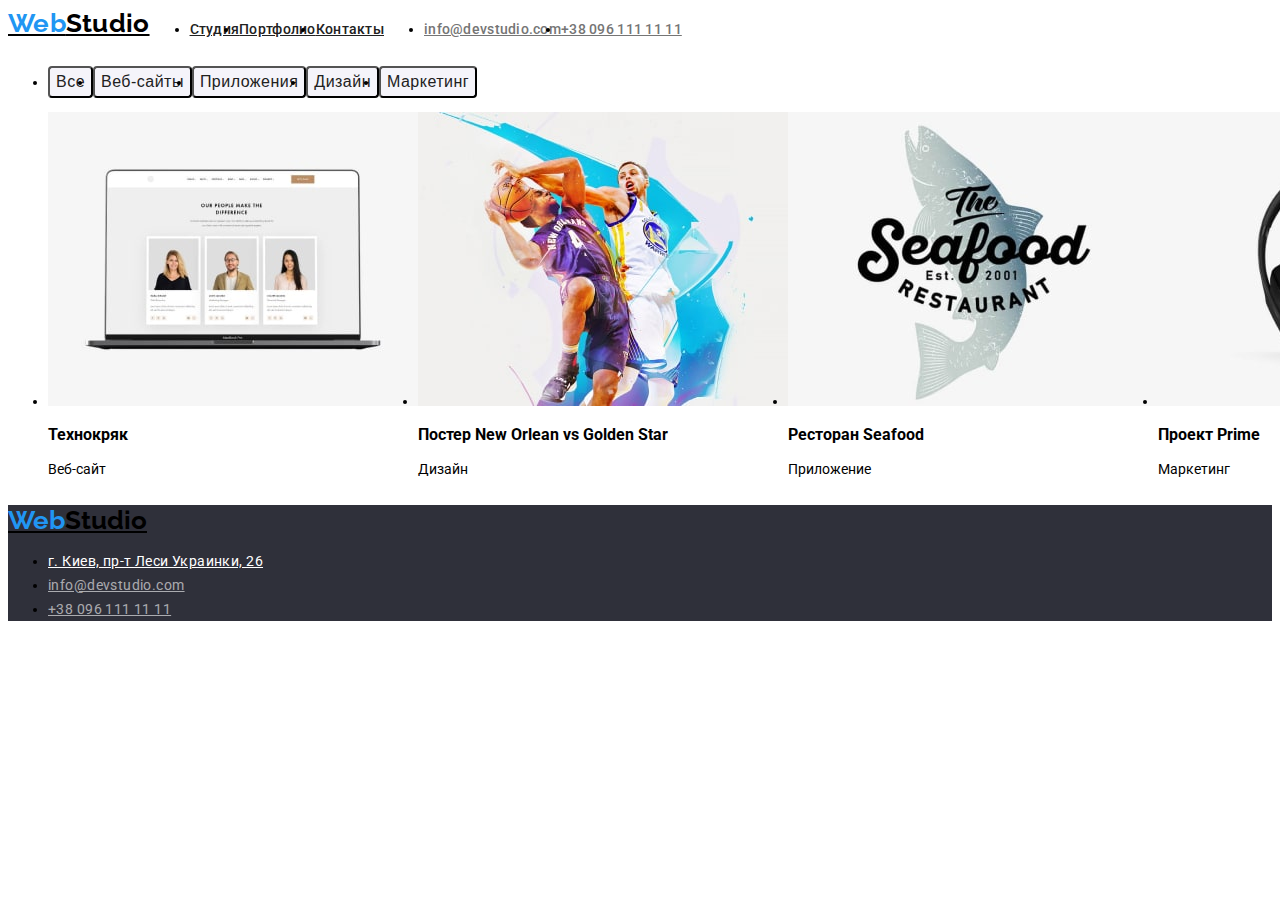
==== portfolio.html @ f901a2be "Reclone" ====
<!DOCTYPE html>
<html lang="en">
<head>
    <meta charset="UTF-8">
    <meta http-equiv="X-UA-Compatible" content="IE=edge">
    <meta name="viewport" content="width=device-width, initial-scale=1.0">
    <link rel="stylesheet" href="css/style.css">
    <link href="https://fonts.googleapis.com/css?family=Roboto:regular,500,700,900&display=swap" rel="stylesheet" />
    <link href="https://fonts.googleapis.com/css?family=Raleway:700&display=swap" rel="stylesheet" />
    <title>Портфоліо</title>
</head>
<body>
    <header>
        <div class="header-container">
            <a href="/index.html" class="webstudio"><span class="web">Web</span>Studio</a>
            <nav class="navigation">
                <ul class="menu-list">
                    <li class="menu-item"><a href="/index.html" class="menu-link">Студия</a></li>
                    <li class="menu-item"><a href="/portfolio.html" class="menu-link">Портфолио</a></li>
                    <li class="menu-item"><a href="/contacts.html" class="menu-link">Контакты</a></li>
                </ul>
            </nav>
            <ul class="menu-contact">
                <li><a href="mailto:info@devstudio.com" class="contact-item">info@devstudio.com</a></li>
                <li><a href="tel:+380961111111" class="contact-item">+38 096 111 11 11</a></li>
            </ul>
    
        </div>
    </header>
    <main>
        <section>
            <ul class="portfolio-button">
                <li><button type="button" class="button">Все</button></li>
                <li><button type="button" class="button">Веб-сайты</button></li>
                <li><button type="button" class="button">Приложения</button></li>
                <li><button type="button" class="button">Дизайн</button></li>
                <li><button type="button" class="button">Маркетинг</button></li>
            </ul>
        </section>

        <section>
            <h2 class="visually-hidden">Проекти</h2>
            <ul class="project-list">
                <li>
                    <img src="./images/pc.jpg" alt="Фото: ПС" width="370" height="294">
                    <h3>Технокряк</h3>
                    <p>Веб-сайт</p>
                </li>
                <li>
                    <img src="./images/basketball.jpg" alt="Фото: Баскетбол" width="370" height="294">
                    <h3>Постер New Orlean vs Golden Star</h3>
                    <p>Дизайн</p>
                </li>
                <li>
                    <img src="./images/seafood.jpg" alt="Фото: Логотип рессторана" width="370" height="294">
                    <h3>Ресторан Seafood</h3>
                    <p>Приложение</p>
                </li>
                <li>
                    <img src="./images/headsets.jpg" alt="Фото: Навушники" width="370" height="294">
                    <h3>Проект Prime</h3>
                    <p>Маркетинг</p>
                </li>
                <li>
                    <img src="./images/box.jpg" alt="Фото: Коробочки" width="370" height="294">
                    <h3>Проект Boxes</h3>
                    <p>Приложение</p>
                </li>
                <li>
                    <img src="./images/mac.jpg" alt="Фото: Макбук" width="370" height="294">
                    <h3>Inspiration has no Borders</h3>
                    <p>Веб-сайт</p>
                </li>
                <li>
                    <img src="./images/book.jpg" alt="Фото: Книжка" width="370" height="294">
                    <h3>Издание Limited Edition</h3>
                    <p>Дизайн</p>
                </li>
                <li>
                    <img src="./images/label.jpg" alt="Фото: Лейбл" width="370" height="294">
                    <h3>Проект LAB</h3>
                    <p>Маркетинг</p>
                </li>
                <li>
                    <img src="./images/write_on_pc.jpg" alt="Фото: Створення проекту" width="370" height="294">
                    <h3>Growing Business</h3>
                    <p>Приложение</p>
                </li>
            </ul>            
        </section>
        
    </main>
    <footer class="footer-container">
        <address class="address">
            <a href="/index.html" class="webstudio"><span class="web">Web</span>Studio</a>
            <ul>
                <li>
                    <a href="https://goo.gl/maps/abKfRASXcLubcDst8" target="_blank" rel="noreferrer noopener" class="location">
                        г. Киев, пр-т Леси Украинки, 26</a>
                </li>
                <li>
                    <a href="mailto:info@devstudio.com" class="footer-contact-item">info@devstudio.com</a>
                </li>
                <li>
                    <a href="tel:+380961111111" class="footer-contact-item">+38 096 111 11 11</a>
                </li>
            </ul>
        </address>
    </footer>

    
</body>
</html>
---- css/style.css ----
.visually-hidden {
  position: absolute;
  width: 1px;
  height: 1px;
  margin: -1px;
  border: 0;
  padding: 0;

  white-space: nowrap;
  clip-path: inset(100%);
  clip: rect(0 0 0 0);
  overflow: hidden;
}

body {
  font-family: 'Roboto';
  font-style: normal;
  font-weight: normal;
  font-size: 14px;
}

.header-container {
  font-weight: 500;
  line-height: 1.14;
  letter-spacing: 0.02em;
  display: flex;
}
.menu-list {
  display: flex;
}

.menu-link {
  color: #212121;
}

.menu-link:hover,
.menu-link:focus {
  cursor: pointer;
  color: #2196f3;
}

.menu-contact {
  display: flex;
}

.contact-item {
  color: #757575;
}

.contact-item:hover,
.contact-item:focus {
  cursor: pointer;
  color: #2196f3;
}

.webstudio {
  font-family: 'Raleway';
  font-style: normal;
  font-weight: bold;
  font-size: 26px;
  line-height: 1.19;
  color: #000000;
}

.webstudio span {
  color: #2196f3;
}

.bussines {
  background: #2f303a;
}

.bussines-h1 {
  font-weight: 900;
  font-size: 44px;
  line-height: 1.36;
  /* or 136% */
  text-align: center;
  letter-spacing: 0.06em;
  text-transform: uppercase;
  color: #ffffff;
}
.button-buy {
  /* Добавить стиль по центру */
  font-weight: bold;
  font-size: 16px;
  line-height: 1.875;
  letter-spacing: 0.06em;
  color: #ffffff;
  background: #2196f3;
  align-items: center;
  text-align: center;
  box-shadow: 0px 4px 4px rgba(0, 0, 0, 0.15);
}
.button-buy:hover,
.button-buy:focus {
  cursor: pointer;
  /* Незнаю чи треба щось додавати */
}

.bussines-list {
  display: flex;
}

.bussines-advantages-h {
  font-weight: bold;
  line-height: 1.14;
  letter-spacing: 0.03em;
  text-transform: uppercase;
  color: #212121;
}

.bussines-advantages-p {
  line-height: 1.71;
  /* or 171% */
  letter-spacing: 0.03em;
  color: #757575;
}

.work-list {
  display: flex;
}

.work > h2 {
  font-weight: bold;
  font-size: 36px;
  line-height: 1.16;
  text-align: center;
  letter-spacing: 0.03em;
  color: #212121;
}

.team {
  background: #f5f4fa;
}

.team-list {
  display: flex;
}

.team > h2 {
  font-weight: bold;
  font-size: 36px;
  line-height: 1.16;
  text-align: center;
  letter-spacing: 0.03em;
  color: #212121;
}

.team > h3 {
  font-weight: 500;
  font-size: 16px;
  line-height: 1.18;
  /* identical to box height */
  text-align: center;
  letter-spacing: 0.03em;
  color: #212121;
}

.team p {
  font-size: 16px;
  line-height: 1.18;
  /* identical to box height */
  text-align: center;
  letter-spacing: 0.03em;
  color: #757575;
}

.address {
  font-style: normal;
}

.footer-container {
  background: #2f303a;
}

.footer-contact-item {
  line-height: 1.71;
  /* or 171% */
  letter-spacing: 0.03em;
  color: rgba(255, 255, 255, 0.6);
}

.location {
  line-height: 1.71;
  /* or 171% */
  letter-spacing: 0.03em;
  color: #ffffff;
}

/* Page portfolio*/
.portfolio-button {
  display: flex;
}

.button {
  font-weight: 500;
  font-size: 16px;
  line-height: 1.625;
  text-align: center;
  letter-spacing: 0.03em;
  color: #212121;
  background: #f5f4fa;
  border-radius: 4px;
}
.button:hover,
.button:focus {
  cursor: pointer;
  color: #ffffff;
  background: #2196f3;
  /* shadow-middle */
  box-shadow: 0px 3px 1px rgba(0, 0, 0, 0.1), 0px 1px 2px rgba(0, 0, 0, 0.08),
    0px 2px 2px rgba(0, 0, 0, 0.12);
}
.project-list {
  display: flex;
}

.project-list > h3 {
  font-weight: bold;
  font-size: 18px;
  line-height: 2;
  /* identical to box height, or 200% */
  letter-spacing: 0.06em;
  color: #212121;
}
.project-list > p {
  font-size: 16px;
  line-height: 1.875;
  /* identical to box height, or 187% */
  letter-spacing: 0.03em;
  color: #757575;
}
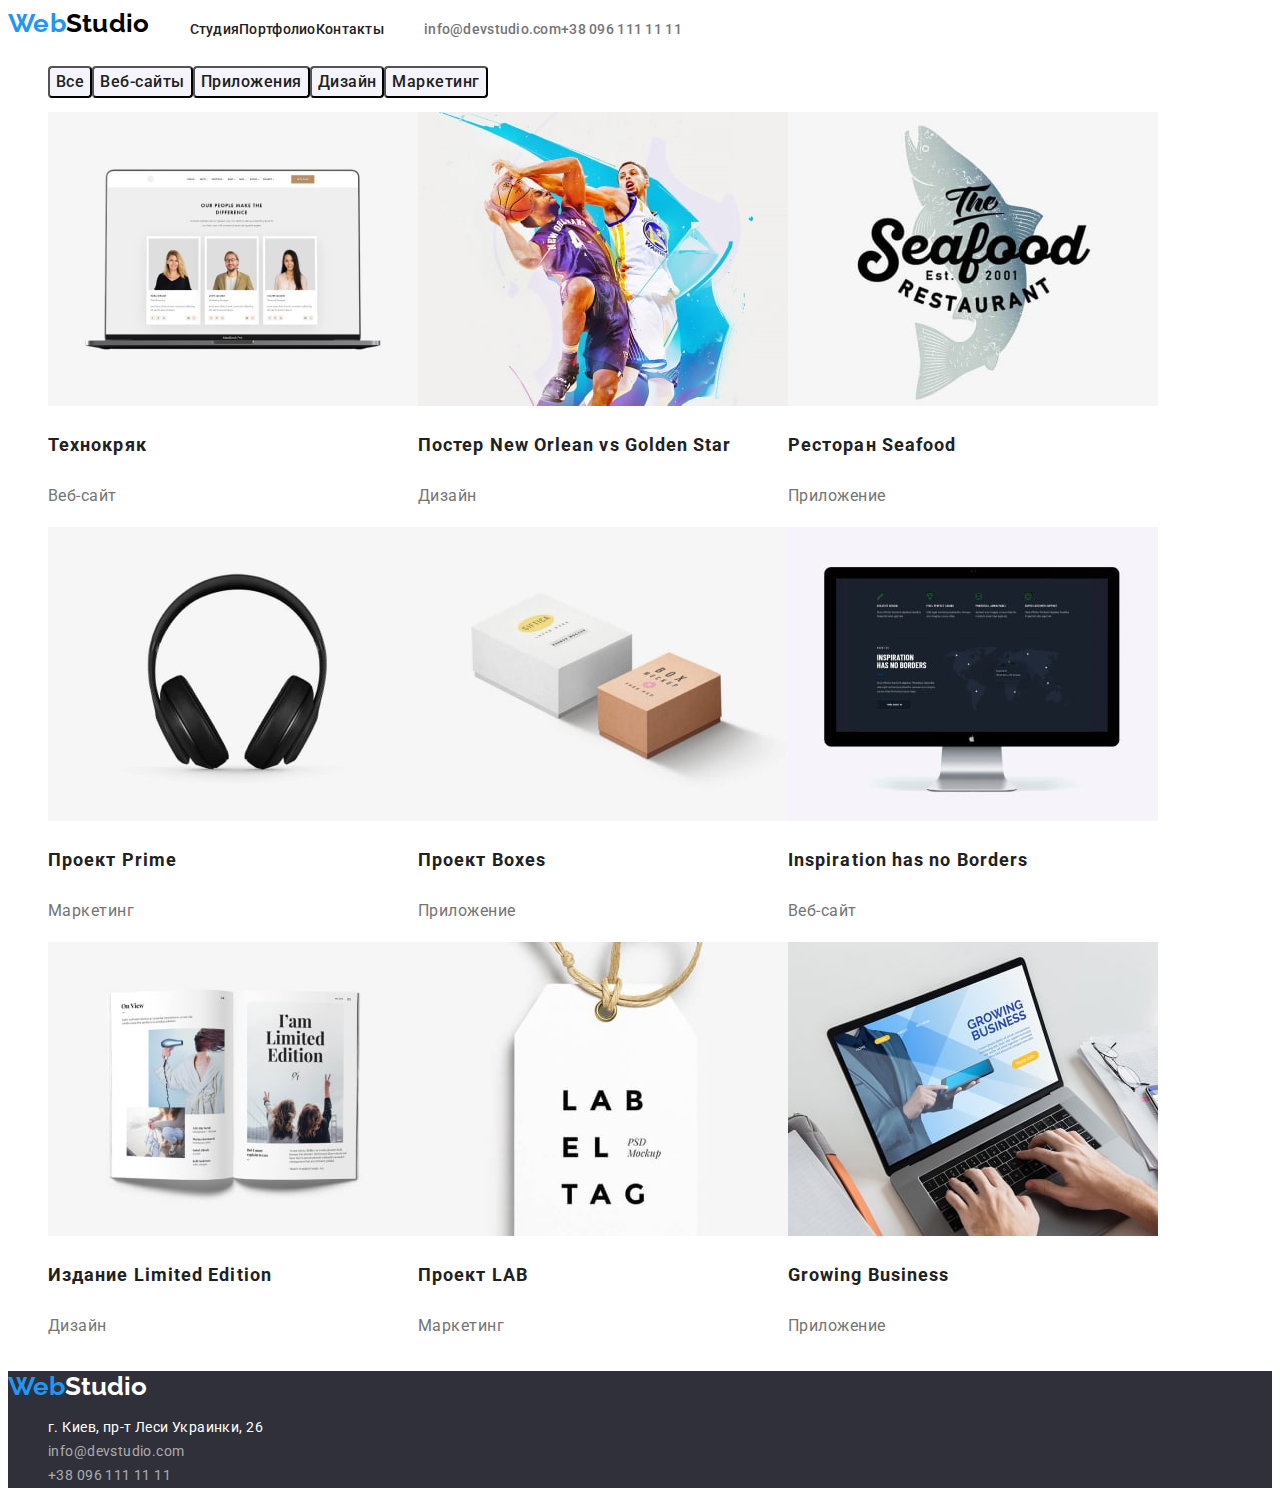
==== commit 654e76e7: "return" ====
--- a/portfolio.html
+++ b/portfolio.html
@@ -43,48 +43,48 @@
             <ul class="project-list">
                 <li>
                     <img src="./images/pc.jpg" alt="Фото: ПС" width="370" height="294">
-                    <h3>Технокряк</h3>
-                    <p>Веб-сайт</p>
+                    <h3 class="project-h3">Технокряк</h3>
+                    <p class="project-p">Веб-сайт</p>
                 </li>
                 <li>
                     <img src="./images/basketball.jpg" alt="Фото: Баскетбол" width="370" height="294">
-                    <h3>Постер New Orlean vs Golden Star</h3>
-                    <p>Дизайн</p>
+                    <h3 class="project-h3">Постер New Orlean vs Golden Star</h3>
+                    <p class="project-p">Дизайн</p>
                 </li>
                 <li>
                     <img src="./images/seafood.jpg" alt="Фото: Логотип рессторана" width="370" height="294">
-                    <h3>Ресторан Seafood</h3>
-                    <p>Приложение</p>
+                    <h3 class="project-h3">Ресторан Seafood</h3>
+                    <p class="project-p">Приложение</p>
                 </li>
                 <li>
                     <img src="./images/headsets.jpg" alt="Фото: Навушники" width="370" height="294">
-                    <h3>Проект Prime</h3>
-                    <p>Маркетинг</p>
+                    <h3 class="project-h3">Проект Prime</h3>
+                    <p class="project-p">Маркетинг</p>
                 </li>
                 <li>
                     <img src="./images/box.jpg" alt="Фото: Коробочки" width="370" height="294">
-                    <h3>Проект Boxes</h3>
-                    <p>Приложение</p>
+                    <h3 class="project-h3">Проект Boxes</h3>
+                    <p class="project-p">Приложение</p>
                 </li>
                 <li>
                     <img src="./images/mac.jpg" alt="Фото: Макбук" width="370" height="294">
-                    <h3>Inspiration has no Borders</h3>
-                    <p>Веб-сайт</p>
+                    <h3 class="project-h3">Inspiration has no Borders</h3>
+                    <p class="project-p">Веб-сайт</p>
                 </li>
                 <li>
                     <img src="./images/book.jpg" alt="Фото: Книжка" width="370" height="294">
-                    <h3>Издание Limited Edition</h3>
-                    <p>Дизайн</p>
+                    <h3 class="project-h3">Издание Limited Edition</h3>
+                    <p class="project-p">Дизайн</p>
                 </li>
                 <li>
                     <img src="./images/label.jpg" alt="Фото: Лейбл" width="370" height="294">
-                    <h3>Проект LAB</h3>
-                    <p>Маркетинг</p>
+                    <h3 class="project-h3">Проект LAB</h3>
+                    <p class="project-p">Маркетинг</p>
                 </li>
                 <li>
                     <img src="./images/write_on_pc.jpg" alt="Фото: Створення проекту" width="370" height="294">
-                    <h3>Growing Business</h3>
-                    <p>Приложение</p>
+                    <h3 class="project-h3">Growing Business</h3>
+                    <p class="project-p">Приложение</p>
                 </li>
             </ul>            
         </section>
@@ -92,10 +92,11 @@
     </main>
     <footer class="footer-container">
         <address class="address">
-            <a href="/index.html" class="webstudio"><span class="web">Web</span>Studio</a>
+            <a href="/index.html" class="webstudio webstudio-footer"><span class="web">Web</span>Studio</a>
             <ul>
                 <li>
-                    <a href="https://goo.gl/maps/abKfRASXcLubcDst8" target="_blank" rel="noreferrer noopener" class="location">
+                    <a href="https://goo.gl/maps/abKfRASXcLubcDst8" target="_blank" rel="noreferrer noopener"
+                        class="location">
                         г. Киев, пр-т Леси Украинки, 26</a>
                 </li>
                 <li>
--- a/css/style.css
+++ b/css/style.css
@@ -11,11 +11,12 @@
   clip: rect(0 0 0 0);
   overflow: hidden;
 }
+ul {
+  list-style: none;
+}
 
 body {
-  font-family: 'Roboto';
-  font-style: normal;
-  font-weight: normal;
+  font-family: 'Roboto', 'sans-serif';
   font-size: 14px;
 }
 
@@ -24,6 +25,7 @@
   line-height: 1.14;
   letter-spacing: 0.02em;
   display: flex;
+  text-decoration: none;
 }
 .menu-list {
   display: flex;
@@ -31,6 +33,7 @@
 
 .menu-link {
   color: #212121;
+  text-decoration: none;
 }
 
 .menu-link:hover,
@@ -45,6 +48,7 @@
 
 .contact-item {
   color: #757575;
+  text-decoration: none;
 }
 
 .contact-item:hover,
@@ -55,10 +59,10 @@
 
 .webstudio {
   font-family: 'Raleway';
-  font-style: normal;
   font-weight: bold;
   font-size: 26px;
   line-height: 1.19;
+  text-decoration: none;
   color: #000000;
 }
 
@@ -82,6 +86,7 @@
 }
 .button-buy {
   /* Добавить стиль по центру */
+  font-family: inherit;
   font-weight: bold;
   font-size: 16px;
   line-height: 1.875;
@@ -121,7 +126,7 @@
   display: flex;
 }
 
-.work > h2 {
+.work-h2 {
   font-weight: bold;
   font-size: 36px;
   line-height: 1.16;
@@ -138,7 +143,7 @@
   display: flex;
 }
 
-.team > h2 {
+.team-h2 {
   font-weight: bold;
   font-size: 36px;
   line-height: 1.16;
@@ -147,7 +152,7 @@
   color: #212121;
 }
 
-.team > h3 {
+.team-h3 {
   font-weight: 500;
   font-size: 16px;
   line-height: 1.18;
@@ -157,7 +162,7 @@
   color: #212121;
 }
 
-.team p {
+.team-p {
   font-size: 16px;
   line-height: 1.18;
   /* identical to box height */
@@ -174,18 +179,24 @@
   background: #2f303a;
 }
 
-.footer-contact-item {
+.address > .webstudio {
+  color: #ffffff;
+}
+
+.location {
+  text-decoration: none;
   line-height: 1.71;
   /* or 171% */
   letter-spacing: 0.03em;
-  color: rgba(255, 255, 255, 0.6);
-}
-
-.location {
+  color: #ffffff;
+}
+
+.footer-contact-item {
+  text-decoration: none;
   line-height: 1.71;
   /* or 171% */
   letter-spacing: 0.03em;
-  color: #ffffff;
+  color: rgba(255, 255, 255, 0.6);
 }
 
 /* Page portfolio*/
@@ -194,6 +205,7 @@
 }
 
 .button {
+  font-family: inherit;
   font-weight: 500;
   font-size: 16px;
   line-height: 1.625;
@@ -214,9 +226,10 @@
 }
 .project-list {
   display: flex;
-}
-
-.project-list > h3 {
+  flex-wrap: wrap;
+}
+
+.project-h3 {
   font-weight: bold;
   font-size: 18px;
   line-height: 2;
@@ -224,7 +237,7 @@
   letter-spacing: 0.06em;
   color: #212121;
 }
-.project-list > p {
+.project-p {
   font-size: 16px;
   line-height: 1.875;
   /* identical to box height, or 187% */
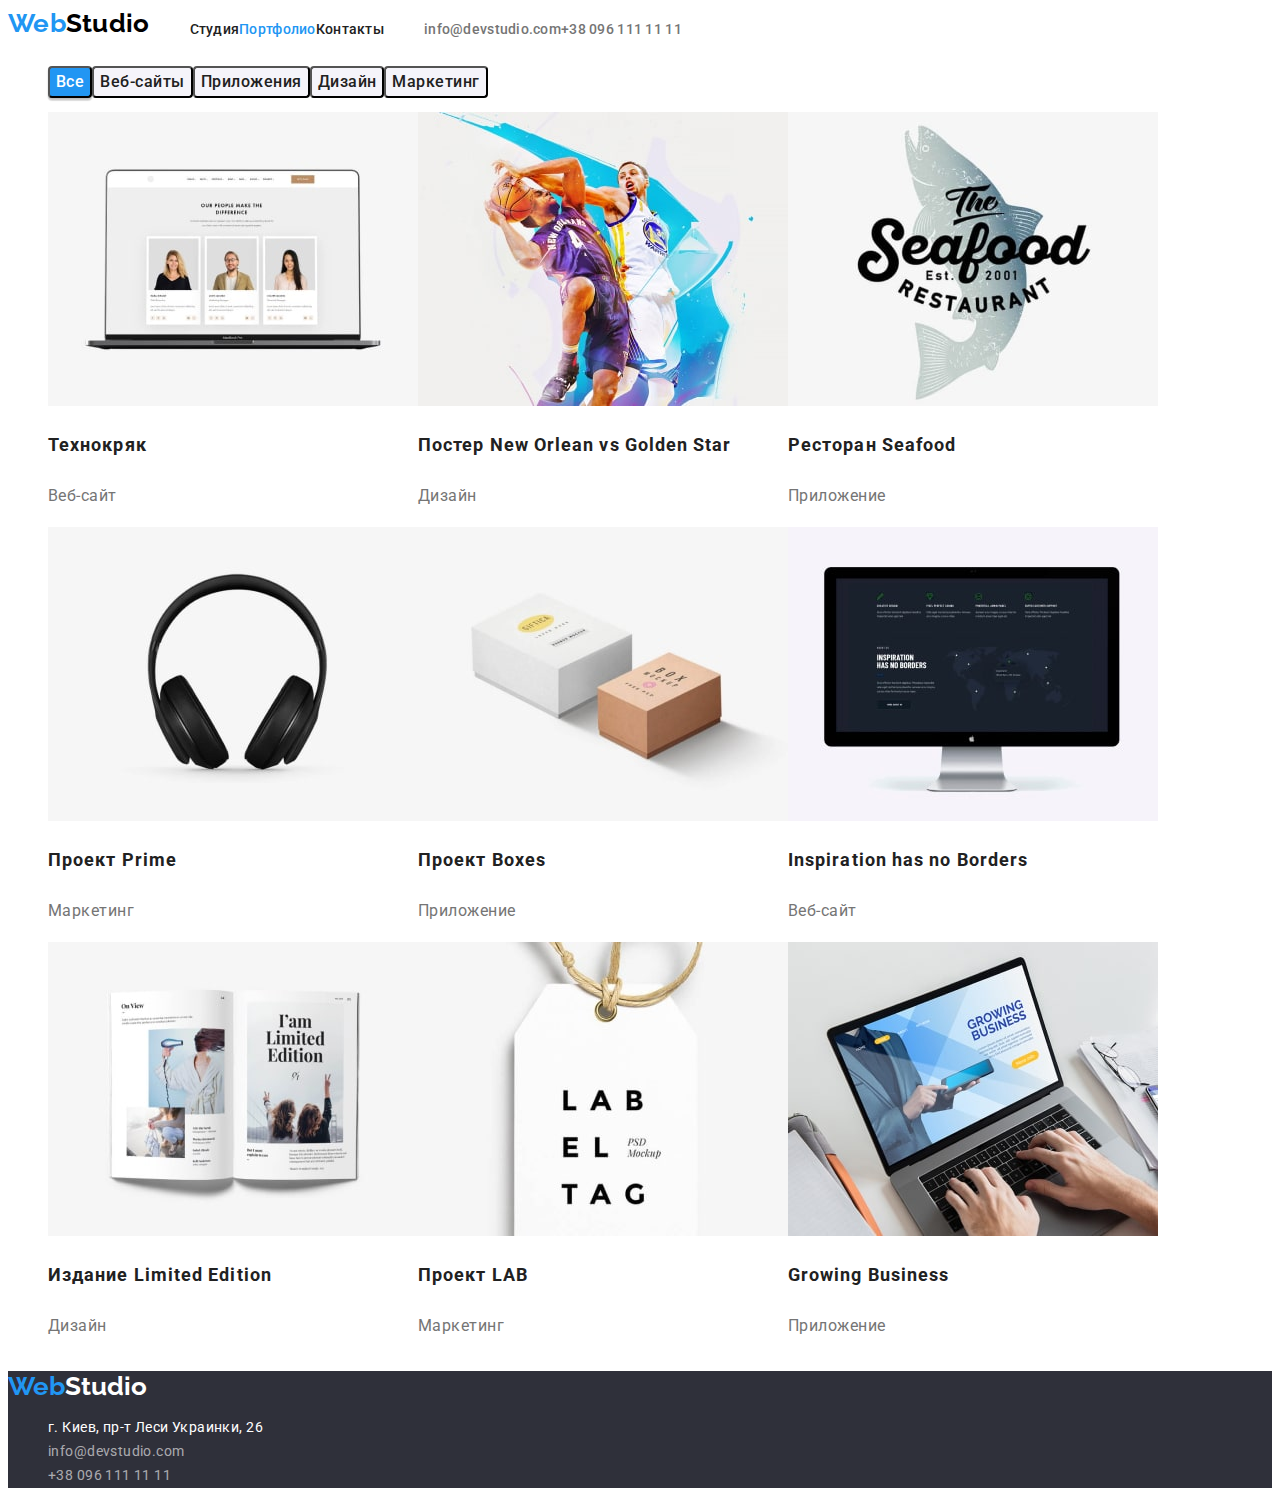
==== commit 5a840ab6: "10.03" ====
--- a/portfolio.html
+++ b/portfolio.html
@@ -12,12 +12,12 @@
 <body>
     <header>
         <div class="header-container">
-            <a href="/index.html" class="webstudio"><span class="web">Web</span>Studio</a>
+            <a href="./index.html" class="webstudio"><span class="web">Web</span>Studio</a>
             <nav class="navigation">
                 <ul class="menu-list">
-                    <li class="menu-item"><a href="/index.html" class="menu-link">Студия</a></li>
-                    <li class="menu-item"><a href="/portfolio.html" class="menu-link">Портфолио</a></li>
-                    <li class="menu-item"><a href="/contacts.html" class="menu-link">Контакты</a></li>
+                    <li class="menu-item"><a href="./index.html" class="menu-link">Студия</a></li>
+                    <li class="menu-item"><a href="./portfolio.html" class="menu-link curent">Портфолио</a></li>
+                    <li class="menu-item"><a href="./contacts.html" class="menu-link">Контакты</a></li>
                 </ul>
             </nav>
             <ul class="menu-contact">
@@ -30,11 +30,11 @@
     <main>
         <section>
             <ul class="portfolio-button">
-                <li><button type="button" class="button">Все</button></li>
-                <li><button type="button" class="button">Веб-сайты</button></li>
-                <li><button type="button" class="button">Приложения</button></li>
-                <li><button type="button" class="button">Дизайн</button></li>
-                <li><button type="button" class="button">Маркетинг</button></li>
+                <li><button type="button" class="button btn-portf curent">Все</button></li>
+                <li><button type="button" class="button btn-portf">Веб-сайты</button></li>
+                <li><button type="button" class="button btn-portf">Приложения</button></li>
+                <li><button type="button" class="button btn-portf">Дизайн</button></li>
+                <li><button type="button" class="button btn-portf">Маркетинг</button></li>
             </ul>
         </section>
 
@@ -44,47 +44,47 @@
                 <li>
                     <img src="./images/pc.jpg" alt="Фото: ПС" width="370" height="294">
                     <h3 class="project-h3">Технокряк</h3>
-                    <p class="project-p">Веб-сайт</p>
+                    <p class="text project-p">Веб-сайт</p>
                 </li>
                 <li>
                     <img src="./images/basketball.jpg" alt="Фото: Баскетбол" width="370" height="294">
                     <h3 class="project-h3">Постер New Orlean vs Golden Star</h3>
-                    <p class="project-p">Дизайн</p>
+                    <p class="text project-p">Дизайн</p>
                 </li>
                 <li>
                     <img src="./images/seafood.jpg" alt="Фото: Логотип рессторана" width="370" height="294">
                     <h3 class="project-h3">Ресторан Seafood</h3>
-                    <p class="project-p">Приложение</p>
+                    <p class="text project-p">Приложение</p>
                 </li>
                 <li>
                     <img src="./images/headsets.jpg" alt="Фото: Навушники" width="370" height="294">
                     <h3 class="project-h3">Проект Prime</h3>
-                    <p class="project-p">Маркетинг</p>
+                    <p class="text project-p">Маркетинг</p>
                 </li>
                 <li>
                     <img src="./images/box.jpg" alt="Фото: Коробочки" width="370" height="294">
                     <h3 class="project-h3">Проект Boxes</h3>
-                    <p class="project-p">Приложение</p>
+                    <p class="text project-p">Приложение</p>
                 </li>
                 <li>
                     <img src="./images/mac.jpg" alt="Фото: Макбук" width="370" height="294">
                     <h3 class="project-h3">Inspiration has no Borders</h3>
-                    <p class="project-p">Веб-сайт</p>
+                    <p class="text project-p">Веб-сайт</p>
                 </li>
                 <li>
                     <img src="./images/book.jpg" alt="Фото: Книжка" width="370" height="294">
                     <h3 class="project-h3">Издание Limited Edition</h3>
-                    <p class="project-p">Дизайн</p>
+                    <p class="text project-p">Дизайн</p>
                 </li>
                 <li>
                     <img src="./images/label.jpg" alt="Фото: Лейбл" width="370" height="294">
                     <h3 class="project-h3">Проект LAB</h3>
-                    <p class="project-p">Маркетинг</p>
+                    <p class="text project-p">Маркетинг</p>
                 </li>
                 <li>
                     <img src="./images/write_on_pc.jpg" alt="Фото: Створення проекту" width="370" height="294">
                     <h3 class="project-h3">Growing Business</h3>
-                    <p class="project-p">Приложение</p>
+                    <p class="text project-p">Приложение</p>
                 </li>
             </ul>            
         </section>
@@ -92,7 +92,7 @@
     </main>
     <footer class="footer-container">
         <address class="address">
-            <a href="/index.html" class="webstudio webstudio-footer"><span class="web">Web</span>Studio</a>
+            <a href="./index.html" class="webstudio webstudio-footer"><span class="web">Web</span>Studio</a>
             <ul>
                 <li>
                     <a href="https://goo.gl/maps/abKfRASXcLubcDst8" target="_blank" rel="noreferrer noopener"
--- a/css/style.css
+++ b/css/style.css
@@ -1,3 +1,11 @@
+:root {
+  --primary-bg-color: #ffffff;
+  --title-text-color: #212121;
+  --primary-text-color: #757575;
+  --primary-btn-bg-color: #2196f3;
+  --accent-btn-bg-color: #f5f4fa;
+}
+
 .visually-hidden {
   position: absolute;
   width: 1px;
@@ -16,10 +24,72 @@
 }
 
 body {
-  font-family: 'Roboto', 'sans-serif';
+  font-family: "Roboto", "sans-serif";
   font-size: 14px;
 }
 
+/*Button*/
+/* Общий стиль кнопок */
+.button {
+  font-family: inherit;
+  font-size: 16px;
+  text-align: center;
+}
+.button:hover,
+.button:focus {
+  cursor: pointer;
+}
+
+/*Кнопка на главной странице */
+.button-buy {
+  font-weight: bold;
+  line-height: 1.875;
+  letter-spacing: 0.06em;
+  color: var(--primary-bg-color);
+  background: var(--primary-btn-bg-color);
+  align-items: center;
+  box-shadow: 0px 4px 4px rgba(0, 0, 0, 0.15);
+}
+
+.button-buy:focus,
+.button-buy:hover {
+  cursor: pointer;
+  color: var(--title-text-color);
+  background-color: var(--primary-bg-color);
+}
+
+/*Кнопка на странице Портфолио*/
+
+.button.btn-portf {
+  font-weight: 500;
+  line-height: 1.625;
+  letter-spacing: 0.03em;
+  color: var(--title-text-color);
+  background: var(--accent-btn-bg-color);
+  border-radius: 4px;
+}
+
+/*
+.btn-portf:hover,
+.btn-portf:focus {
+  }
+*/
+/**/
+.btn-portf.curent {
+  color: var(--primary-bg-color);
+  background: var(--primary-btn-bg-color);
+  box-shadow: 0px 3px 1px rgba(0, 0, 0, 0.1), 0px 1px 2px rgba(0, 0, 0, 0.08),
+    0px 2px 2px rgba(0, 0, 0, 0.12);
+}
+
+/*Text*/
+.text {
+  letter-spacing: 0.03em;
+}
+
+/*Page Studio*/
+
+/*Header*/
 .header-container {
   font-weight: 500;
   line-height: 1.14;
@@ -30,16 +100,13 @@
 .menu-list {
   display: flex;
 }
+.menu-list .menu-link.curent {
+  color: var(--primary-btn-bg-color);
+}
 
 .menu-link {
-  color: #212121;
-  text-decoration: none;
-}
-
-.menu-link:hover,
-.menu-link:focus {
-  cursor: pointer;
-  color: #2196f3;
+  color: var(--title-text-color);
+  text-decoration: none;
 }
 
 .menu-contact {
@@ -47,18 +114,12 @@
 }
 
 .contact-item {
-  color: #757575;
-  text-decoration: none;
-}
-
-.contact-item:hover,
-.contact-item:focus {
-  cursor: pointer;
-  color: #2196f3;
+  color: var(--primary-text-color);
+  text-decoration: none;
 }
 
 .webstudio {
-  font-family: 'Raleway';
+  font-family: "Raleway";
   font-weight: bold;
   font-size: 26px;
   line-height: 1.19;
@@ -69,6 +130,8 @@
 .webstudio span {
   color: #2196f3;
 }
+
+/*Section bussines*/
 
 .bussines {
   background: #2f303a;
@@ -78,50 +141,29 @@
   font-weight: 900;
   font-size: 44px;
   line-height: 1.36;
-  /* or 136% */
   text-align: center;
   letter-spacing: 0.06em;
   text-transform: uppercase;
   color: #ffffff;
 }
-.button-buy {
-  /* Добавить стиль по центру */
-  font-family: inherit;
-  font-weight: bold;
-  font-size: 16px;
-  line-height: 1.875;
-  letter-spacing: 0.06em;
-  color: #ffffff;
-  background: #2196f3;
-  align-items: center;
-  text-align: center;
-  box-shadow: 0px 4px 4px rgba(0, 0, 0, 0.15);
-}
-.button-buy:hover,
-.button-buy:focus {
-  cursor: pointer;
-  /* Незнаю чи треба щось додавати */
-}
 
 .bussines-list {
   display: flex;
 }
 
-.bussines-advantages-h {
+.advantages-h {
   font-weight: bold;
   line-height: 1.14;
-  letter-spacing: 0.03em;
   text-transform: uppercase;
-  color: #212121;
-}
-
-.bussines-advantages-p {
+  color: var(--title-text-color);
+}
+
+.advantages-p {
   line-height: 1.71;
-  /* or 171% */
-  letter-spacing: 0.03em;
-  color: #757575;
-}
-
+  color: var(--primary-text-color);
+}
+
+/*Section work*/
 .work-list {
   display: flex;
 }
@@ -131,9 +173,10 @@
   font-size: 36px;
   line-height: 1.16;
   text-align: center;
-  letter-spacing: 0.03em;
-  color: #212121;
-}
+  color: var(--title-text-color);
+}
+
+/*Section work*/
 
 .team {
   background: #f5f4fa;
@@ -148,27 +191,22 @@
   font-size: 36px;
   line-height: 1.16;
   text-align: center;
-  letter-spacing: 0.03em;
-  color: #212121;
+  color: var(--title-text-color);
 }
 
 .team-h3 {
   font-weight: 500;
   font-size: 16px;
   line-height: 1.18;
-  /* identical to box height */
-  text-align: center;
-  letter-spacing: 0.03em;
-  color: #212121;
+  text-align: center;
+  color: var(--title-text-color);
 }
 
 .team-p {
   font-size: 16px;
   line-height: 1.18;
-  /* identical to box height */
-  text-align: center;
-  letter-spacing: 0.03em;
-  color: #757575;
+  text-align: center;
+  color: var(--primary-text-color);
 }
 
 .address {
@@ -186,7 +224,6 @@
 .location {
   text-decoration: none;
   line-height: 1.71;
-  /* or 171% */
   letter-spacing: 0.03em;
   color: #ffffff;
 }
@@ -194,9 +231,20 @@
 .footer-contact-item {
   text-decoration: none;
   line-height: 1.71;
-  /* or 171% */
   letter-spacing: 0.03em;
   color: rgba(255, 255, 255, 0.6);
+}
+
+.menu-link:hover,
+.menu-link:focus,
+.contact-item:hover,
+.contact-item:focus,
+.location:hover,
+.location:focus,
+.footer-contact-item:hover,
+.footer-contact-item:focus {
+  cursor: pointer;
+  color: var(--primary-btn-bg-color);
 }
 
 /* Page portfolio*/
@@ -204,26 +252,6 @@
   display: flex;
 }
 
-.button {
-  font-family: inherit;
-  font-weight: 500;
-  font-size: 16px;
-  line-height: 1.625;
-  text-align: center;
-  letter-spacing: 0.03em;
-  color: #212121;
-  background: #f5f4fa;
-  border-radius: 4px;
-}
-.button:hover,
-.button:focus {
-  cursor: pointer;
-  color: #ffffff;
-  background: #2196f3;
-  /* shadow-middle */
-  box-shadow: 0px 3px 1px rgba(0, 0, 0, 0.1), 0px 1px 2px rgba(0, 0, 0, 0.08),
-    0px 2px 2px rgba(0, 0, 0, 0.12);
-}
 .project-list {
   display: flex;
   flex-wrap: wrap;
@@ -233,14 +261,11 @@
   font-weight: bold;
   font-size: 18px;
   line-height: 2;
-  /* identical to box height, or 200% */
   letter-spacing: 0.06em;
-  color: #212121;
+  color: var(--title-text-color);
 }
 .project-p {
   font-size: 16px;
   line-height: 1.875;
-  /* identical to box height, or 187% */
-  letter-spacing: 0.03em;
-  color: #757575;
-}
+  color: var(--primary-text-color);
+}
